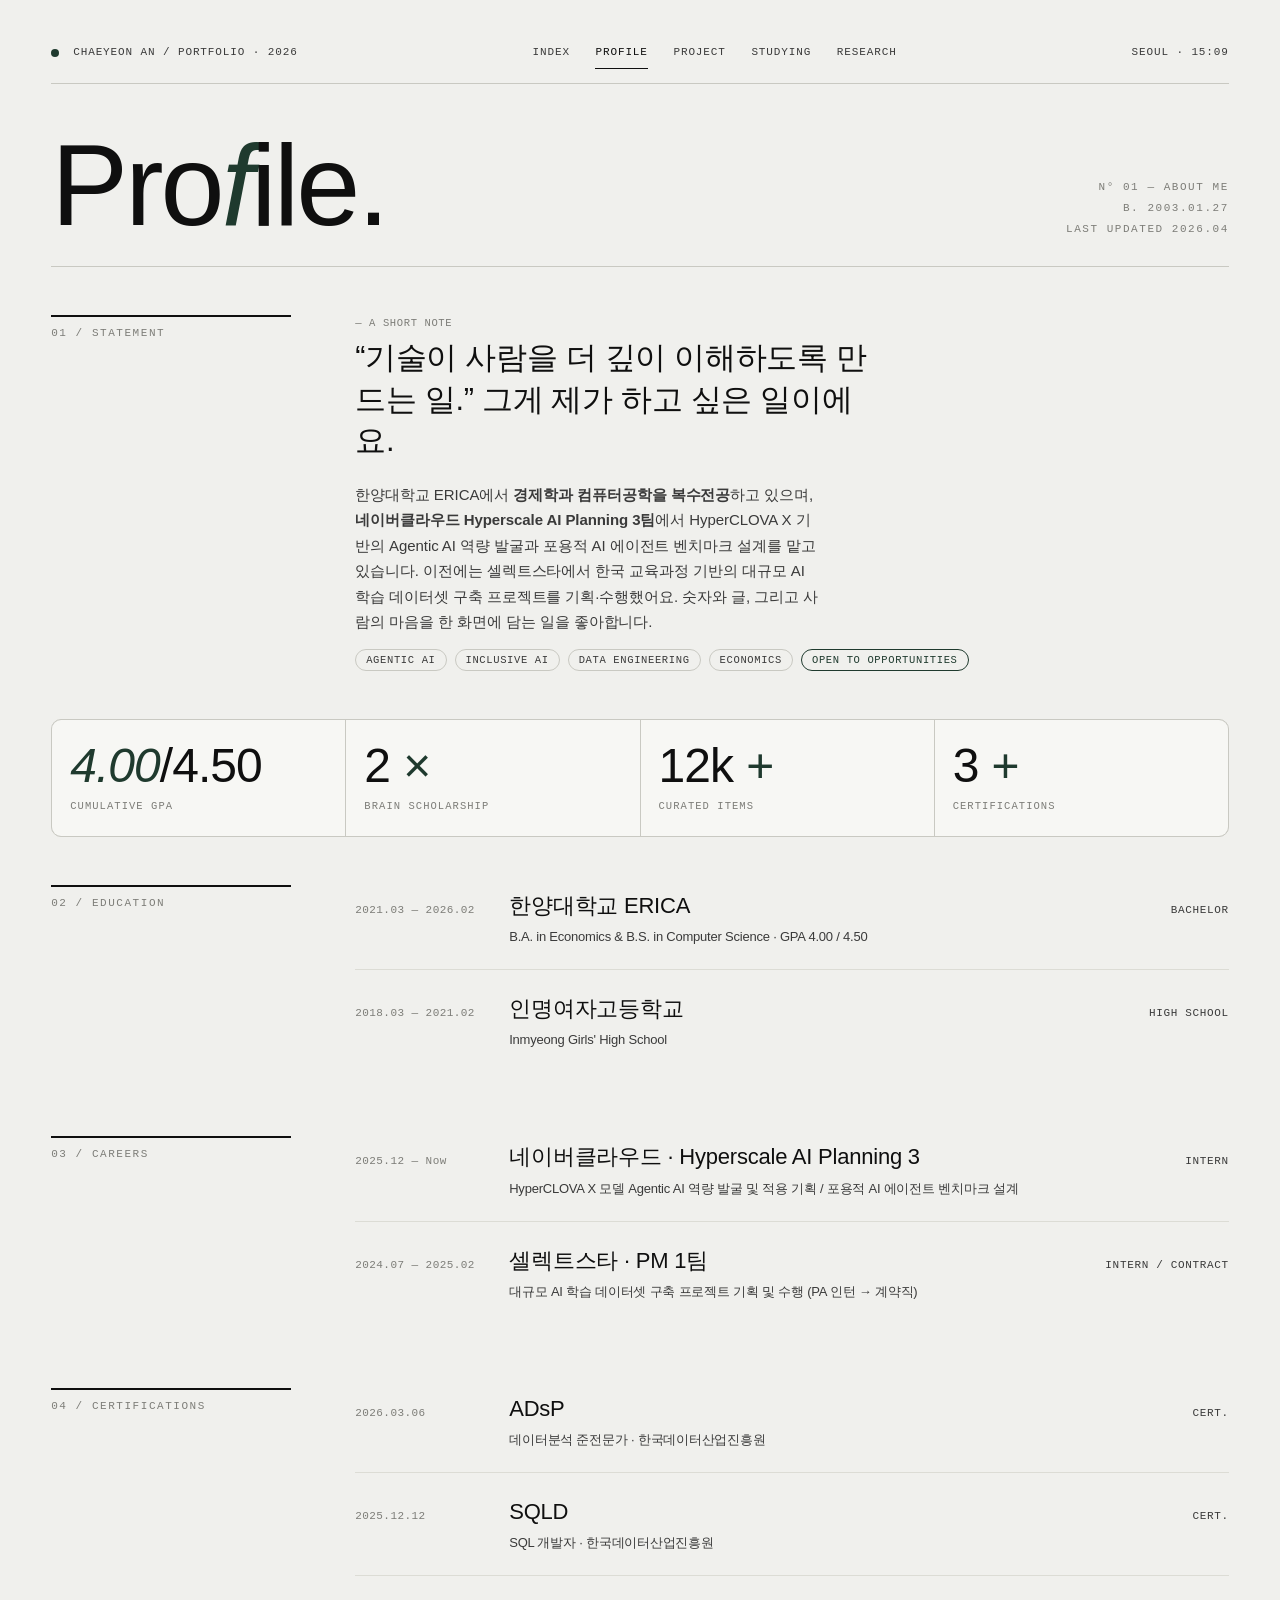
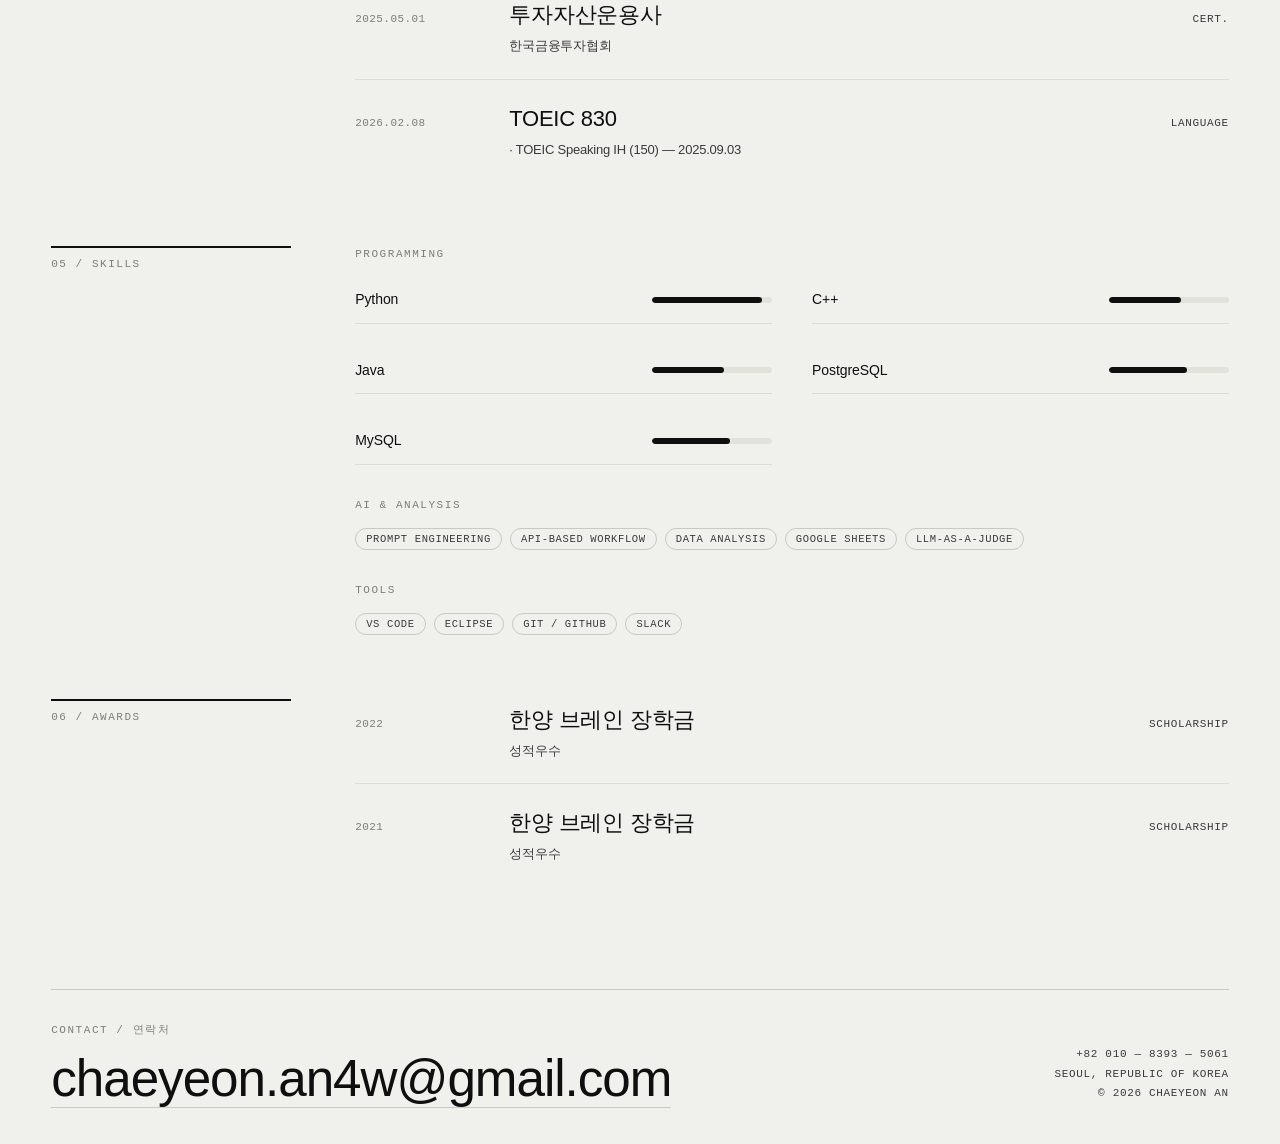
==== profile.html @ e46ffd41 "portfolio init" ====
<!doctype html>
<html lang="ko">
<head>
<meta charset="utf-8" />
<meta name="viewport" content="width=device-width, initial-scale=1" />
<title>Profile — Chaeyeon An</title>
<link rel="preconnect" href="https://fonts.googleapis.com" />
<link rel="preconnect" href="https://fonts.gstatic.com" crossorigin />
<link href="https://hangeul.pstatic.net/hangeul_static/css/nanum-square.css" rel="stylesheet" />
<link rel="stylesheet" href="styles.css" />
<style>
  .page-head {
    display: grid;
    grid-template-columns: 1fr auto;
    align-items: end;
    gap: 24px;
    padding-bottom: 28px;
    border-bottom: 1px solid var(--line);
    margin-bottom: 48px;
  }
  .page-head h1 {
    font-family: var(--serif);
    font-size: clamp(56px, 9vw, 140px);
    line-height: 0.92;
    letter-spacing: -0.025em;
  }
  .page-head h1 em { font-style: italic; color: var(--accent); }
  .page-head .meta { text-align: right; }
  .page-head .meta .eyebrow + .eyebrow { margin-top: 4px; }

  /* Two col layout */
  .grid {
    display: grid;
    grid-template-columns: 240px 1fr;
    gap: clamp(28px, 5vw, 80px);
  }
  @media (max-width: 880px) {
    .grid { grid-template-columns: 1fr; gap: 32px; }
  }
  .grid + .grid { margin-top: 64px; }

  .grid .label {
    font-family: var(--mono);
    font-size: 11px;
    letter-spacing: 0.14em;
    text-transform: uppercase;
    color: var(--ink-mute);
    padding-top: 8px;
    border-top: 2px solid var(--ink);
  }

  .bio {
    font-family: var(--serif);
    font-size: clamp(22px, 2.4vw, 32px);
    line-height: 1.35;
    letter-spacing: -0.01em;
    color: var(--ink);
    max-width: 30ch;
  }
  .bio + .bio-sub {
    margin-top: 20px;
    font-size: 15px;
    color: var(--ink-soft);
    line-height: 1.7;
    max-width: 56ch;
  }

  /* List rows (timeline) */
  .rows { display: flex; flex-direction: column; }
  .row-item {
    display: grid;
    grid-template-columns: 130px 1fr auto;
    gap: 24px;
    padding: 22px 0;
    border-top: 1px solid var(--line-soft);
    align-items: baseline;
  }
  .row-item:first-child { border-top: none; padding-top: 4px; }
  .row-item .when {
    font-family: var(--mono);
    font-size: 11px;
    letter-spacing: 0.04em;
    color: var(--ink-mute);
  }
  .row-item .what {
    font-family: var(--serif);
    font-size: 22px;
    letter-spacing: -0.01em;
  }
  .row-item .what small {
    display: block;
    font-family: var(--sans);
    font-size: 13px;
    color: var(--ink-soft);
    margin-top: 4px;
    line-height: 1.55;
  }
  .row-item .where {
    font-family: var(--mono);
    font-size: 11px;
    color: var(--ink-soft);
    text-transform: uppercase;
    letter-spacing: 0.06em;
  }
  @media (max-width: 720px) {
    .row-item { grid-template-columns: 1fr; gap: 6px; }
  }

  /* Skills */
  .skills {
    display: grid;
    grid-template-columns: repeat(2, 1fr);
    gap: 24px 40px;
  }
  @media (max-width: 720px) { .skills { grid-template-columns: 1fr; } }
  .skill {
    display: grid;
    grid-template-columns: 1fr auto;
    align-items: center;
    gap: 12px;
    padding: 12px 0;
    border-bottom: 1px solid var(--line-soft);
  }
  .skill .name { font-size: 14px; }
  .skill .bar {
    width: 120px; height: 6px;
    background: var(--bg-soft);
    border-radius: 999px;
    overflow: hidden;
  }
  .skill .bar > i {
    display: block; height: 100%;
    background: var(--ink);
    border-radius: 999px;
  }

  .chips {
    display: flex; flex-wrap: wrap; gap: 8px;
    margin-top: 14px;
  }

  /* Quick stats strip */
  .stats {
    display: grid;
    grid-template-columns: repeat(4, 1fr);
    gap: 1px;
    background: var(--line);
    border: 1px solid var(--line);
    border-radius: var(--r-md);
    overflow: hidden;
    margin: 48px 0;
  }
  @media (max-width: 720px) { .stats { grid-template-columns: repeat(2, 1fr); } }
  .stat {
    background: var(--paper);
    padding: 22px 18px;
  }
  .stat .k {
    font-family: var(--serif);
    font-size: clamp(34px, 4vw, 48px);
    line-height: 1;
    letter-spacing: -0.02em;
  }
  .stat .k em { font-style: italic; color: var(--accent); }
  .stat .v {
    margin-top: 8px;
    font-family: var(--mono);
    font-size: 10.5px;
    letter-spacing: 0.1em;
    text-transform: uppercase;
    color: var(--ink-mute);
  }

  /* Photo card placeholder */
  .photo-card {
    aspect-ratio: 4 / 5;
    border-radius: var(--r-md);
    margin-bottom: 18px;
  }
  .photo-card-cap {
    font-family: var(--mono);
    font-size: 10.5px;
    letter-spacing: 0.06em;
    color: var(--ink-mute);
    text-transform: uppercase;
  }
</style>
</head>
<body>

<div class="shell" data-screen-label="02 Profile">

  <header class="topbar reveal">
    <div class="mark">
      <span class="dot"></span>
      <a href="index.html"><span>Chaeyeon An / Portfolio · 2026</span></a>
    </div>
    <nav>
      <a href="index.html">Index</a>
      <a href="profile.html" class="active">Profile</a>
      <a href="project.html">Project</a>
      <a href="studying.html">Studying</a>
      <a href="research.html">Research</a>
    </nav>
    <div data-clock>Seoul · —</div>
  </header>

  <section class="page-head reveal">
    <h1>Pro<em>f</em>ile.</h1>
    <div class="meta">
      <div class="eyebrow">N° 01 — About me</div>
      <div class="eyebrow">b. 2003.01.27</div>
      <div class="eyebrow">Last updated 2026.04</div>
    </div>
  </section>

  <!-- Bio -->
  <section class="grid reveal">
    <div class="label">01 / Statement</div>
    <div>
      <div class="photo-card-cap" style="margin-bottom: 6px;">— A short note</div>
      <p class="bio">
        “기술이 사람을 더 깊이 이해하도록 만드는 일.”
        그게 제가 하고 싶은 일이에요.
      </p>
      <p class="bio-sub">
        한양대학교 ERICA에서 <strong>경제학과 컴퓨터공학을 복수전공</strong>하고 있으며,
        <strong>네이버클라우드 Hyperscale AI Planning 3팀</strong>에서 HyperCLOVA X 기반의
        Agentic AI 역량 발굴과 포용적 AI 에이전트 벤치마크 설계를 맡고 있습니다.
        이전에는 셀렉트스타에서 한국 교육과정 기반의 대규모 AI 학습 데이터셋 구축 프로젝트를 기획·수행했어요.
        숫자와 글, 그리고 사람의 마음을 한 화면에 담는 일을 좋아합니다.
      </p>
      <div class="chips">
        <span class="tag">Agentic AI</span>
        <span class="tag">Inclusive AI</span>
        <span class="tag">Data Engineering</span>
        <span class="tag">Economics</span>
        <span class="tag accent">Open to opportunities</span>
      </div>
    </div>
  </section>

  <!-- Stats -->
  <section class="stats reveal">
    <div class="stat"><div class="k"><em>4.00</em>/4.50</div><div class="v">Cumulative GPA</div></div>
    <div class="stat"><div class="k">2 <em>×</em></div><div class="v">Brain Scholarship</div></div>
    <div class="stat"><div class="k">12k <em>+</em></div><div class="v">Curated Items</div></div>
    <div class="stat"><div class="k">3 <em>+</em></div><div class="v">Certifications</div></div>
  </section>

  <!-- Education -->
  <section class="grid reveal">
    <div class="label">02 / Education</div>
    <div class="rows">
      <div class="row-item">
        <span class="when">2021.03 — 2026.02</span>
        <span class="what">
          한양대학교 ERICA
          <small>B.A. in Economics &amp; B.S. in Computer Science · GPA 4.00 / 4.50</small>
        </span>
        <span class="where">Bachelor</span>
      </div>
      <div class="row-item">
        <span class="when">2018.03 — 2021.02</span>
        <span class="what">
          인명여자고등학교
          <small>Inmyeong Girls' High School</small>
        </span>
        <span class="where">High school</span>
      </div>
    </div>
  </section>

  <!-- Career -->
  <section class="grid reveal">
    <div class="label">03 / Careers</div>
    <div class="rows">
      <div class="row-item">
        <span class="when">2025.12 — Now</span>
        <span class="what">
          네이버클라우드 · Hyperscale AI Planning 3
          <small>HyperCLOVA X 모델 Agentic AI 역량 발굴 및 적용 기획 / 포용적 AI 에이전트 벤치마크 설계</small>
        </span>
        <span class="where">Intern</span>
      </div>
      <div class="row-item">
        <span class="when">2024.07 — 2025.02</span>
        <span class="what">
          셀렉트스타 · PM 1팀
          <small>대규모 AI 학습 데이터셋 구축 프로젝트 기획 및 수행 (PA 인턴 → 계약직)</small>
        </span>
        <span class="where">Intern / Contract</span>
      </div>
    </div>
  </section>

  <!-- Certifications & Languages -->
  <section class="grid reveal">
    <div class="label">04 / Certifications</div>
    <div class="rows">
      <div class="row-item">
        <span class="when">2026.03.06</span>
        <span class="what">ADsP <small>데이터분석 준전문가 · 한국데이터산업진흥원</small></span>
        <span class="where">Cert.</span>
      </div>
      <div class="row-item">
        <span class="when">2025.12.12</span>
        <span class="what">SQLD <small>SQL 개발자 · 한국데이터산업진흥원</small></span>
        <span class="where">Cert.</span>
      </div>
      <div class="row-item">
        <span class="when">2025.05.01</span>
        <span class="what">투자자산운용사 <small>한국금융투자협회</small></span>
        <span class="where">Cert.</span>
      </div>
      <div class="row-item">
        <span class="when">2026.02.08</span>
        <span class="what">TOEIC 830 <small>· TOEIC Speaking IH (150) — 2025.09.03</small></span>
        <span class="where">Language</span>
      </div>
    </div>
  </section>

  <!-- Skills -->
  <section class="grid reveal">
    <div class="label">05 / Skills</div>
    <div>
      <div class="eyebrow" style="margin-bottom: 14px;">Programming</div>
      <div class="skills">
        <div class="skill"><span class="name">Python</span><span class="bar"><i style="width: 92%"></i></span></div>
        <div class="skill"><span class="name">C++</span><span class="bar"><i style="width: 60%"></i></span></div>
        <div class="skill"><span class="name">Java</span><span class="bar"><i style="width: 60%"></i></span></div>
        <div class="skill"><span class="name">PostgreSQL</span><span class="bar"><i style="width: 65%"></i></span></div>
        <div class="skill"><span class="name">MySQL</span><span class="bar"><i style="width: 65%"></i></span></div>
      </div>

      <div class="eyebrow" style="margin: 32px 0 14px;">AI &amp; Analysis</div>
      <div class="chips">
        <span class="tag">Prompt Engineering</span>
        <span class="tag">API-based Workflow</span>
        <span class="tag">Data Analysis</span>
        <span class="tag">Google Sheets</span>
        <span class="tag">LLM-as-a-Judge</span>
      </div>

      <div class="eyebrow" style="margin: 32px 0 14px;">Tools</div>
      <div class="chips">
        <span class="tag">VS Code</span>
        <span class="tag">Eclipse</span>
        <span class="tag">Git / GitHub</span>
        <span class="tag">Slack</span>
      </div>
    </div>
  </section>

  <!-- Awards -->
  <section class="grid reveal">
    <div class="label">06 / Awards</div>
    <div class="rows">
      <div class="row-item">
        <span class="when">2022</span>
        <span class="what">한양 브레인 장학금 <small>성적우수</small></span>
        <span class="where">Scholarship</span>
      </div>
      <div class="row-item">
        <span class="when">2021</span>
        <span class="what">한양 브레인 장학금 <small>성적우수</small></span>
        <span class="where">Scholarship</span>
      </div>
    </div>
  </section>

  <footer class="foot reveal">
    <div>
      <div class="eyebrow">Contact / 연락처</div>
      <div class="contact-block" style="margin-top: 14px;">
        <a href="mailto:chaeyeon.an4w@gmail.com">chaeyeon.an4w@gmail.com</a>
      </div>
    </div>
    <div class="meta">
      <div>+82 010 — 8393 — 5061</div>
      <div>Seoul, Republic of Korea</div>
      <div>© 2026 Chaeyeon An</div>
    </div>
  </footer>

</div>

<script src="scripts.js"></script>
</body>
</html>
---- styles.css ----
/* ============================================================
   Portfolio — Chaeyeon An
   Editorial Minimal · Off-white + Ink + warm accent
   ============================================================ */

:root {
  --bg: #f0f0ed;
  --bg-soft: #e2e2dd;
  --ink: #0f0f0f;
  --ink-soft: #3a3a3a;
  --ink-mute: #7d7d78;
  --line: #c9c9c2;
  --line-soft: #dcdcd5;
  --accent: #1f3a2e;   /* deep forest green */
  --paper: #f7f7f4;

  --serif: "NanumSquare", "NanumSquareRound", sans-serif;
  --sans: "NanumSquare", "NanumSquareRound", -apple-system, BlinkMacSystemFont, sans-serif;
  --mono: "NanumSquare", "NanumSquareRound", ui-monospace, monospace;

  --r-sm: 4px;
  --r-md: 10px;
  --r-lg: 18px;

  --pad: clamp(20px, 4vw, 56px);
  --maxw: 1320px;
}

* { box-sizing: border-box; margin: 0; padding: 0; }

html, body {
  background: var(--bg);
  color: var(--ink);
  font-family: var(--sans);
  font-size: 16px;
  line-height: 1.55;
  -webkit-font-smoothing: antialiased;
  -moz-osx-font-smoothing: grayscale;
  text-rendering: optimizeLegibility;
}

body {
  min-height: 100vh;
  letter-spacing: -0.005em;
}

a { color: inherit; text-decoration: none; }

::selection { background: var(--ink); color: var(--bg); }

/* ─── Layout ───────────────────────────────────────────────── */
.shell {
  max-width: var(--maxw);
  margin: 0 auto;
  padding: clamp(24px, 3.5vw, 40px) var(--pad);
  position: relative;
}

/* ─── Top bar ──────────────────────────────────────────────── */
.topbar {
  display: flex;
  justify-content: space-between;
  align-items: center;
  font-family: var(--mono);
  font-size: 11px;
  letter-spacing: 0.08em;
  text-transform: uppercase;
  color: var(--ink-soft);
  padding-bottom: 18px;
  border-bottom: 1px solid var(--line);
  margin-bottom: clamp(28px, 4vw, 48px);
}

.topbar .mark {
  display: flex;
  gap: 14px;
  align-items: center;
}

.topbar .mark .dot {
  width: 8px; height: 8px;
  background: var(--accent);
  border-radius: 50%;
  display: inline-block;
}

.topbar nav {
  display: flex;
  gap: clamp(14px, 2vw, 28px);
}

.topbar nav a {
  position: relative;
  padding: 4px 0;
  transition: color .2s;
}
.topbar nav a:hover { color: var(--ink); }
.topbar nav a.active { color: var(--ink); }
.topbar nav a.active::after {
  content: "";
  position: absolute;
  inset: auto 0 -4px 0;
  height: 1px;
  background: var(--ink);
}

/* ─── Footer / contact ────────────────────────────────────── */
.foot {
  margin-top: clamp(60px, 8vw, 120px);
  padding-top: 32px;
  border-top: 1px solid var(--line);
  display: grid;
  grid-template-columns: 1fr auto;
  gap: 20px;
  align-items: end;
  font-family: var(--mono);
  font-size: 11px;
  letter-spacing: 0.06em;
  text-transform: uppercase;
  color: var(--ink-soft);
}
.foot .contact-block {
  font-family: var(--serif);
  font-size: clamp(28px, 4vw, 56px);
  line-height: 1;
  text-transform: none;
  letter-spacing: -0.02em;
  color: var(--ink);
  font-weight: 400;
}
.foot .contact-block a {
  border-bottom: 1px solid var(--line);
  transition: border-color .2s;
}
.foot .contact-block a:hover { border-color: var(--accent); }
.foot .meta { text-align: right; line-height: 1.8; }

/* ─── Type utilities ──────────────────────────────────────── */
.eyebrow {
  font-family: var(--mono);
  font-size: 11px;
  letter-spacing: 0.14em;
  text-transform: uppercase;
  color: var(--ink-mute);
}
.eyebrow.dot::before {
  content: "● ";
  color: var(--accent);
  margin-right: 4px;
}

.serif { font-family: var(--serif); font-weight: 400; letter-spacing: -0.015em; }
.italic { font-style: italic; }

h1, h2, h3 { font-weight: 400; }

/* ─── Buttons & links ─────────────────────────────────────── */
.arrow-link {
  display: inline-flex;
  align-items: center;
  gap: 8px;
  font-family: var(--mono);
  font-size: 12px;
  letter-spacing: 0.06em;
  text-transform: uppercase;
  color: var(--ink);
}
.arrow-link .arrow {
  display: inline-block;
  transition: transform .35s cubic-bezier(.2,.8,.2,1);
}
.arrow-link:hover .arrow { transform: translateX(6px); }

/* placeholder image */
.ph {
  background:
    repeating-linear-gradient(135deg, transparent 0 14px, rgba(26,26,26,0.04) 14px 15px),
    var(--bg-soft);
  border: 1px solid var(--line);
  display: flex;
  align-items: center;
  justify-content: center;
  font-family: var(--mono);
  font-size: 11px;
  letter-spacing: 0.08em;
  text-transform: uppercase;
  color: var(--ink-mute);
  text-align: center;
  padding: 16px;
}

/* ─── Tags ────────────────────────────────────────────────── */
.tag {
  display: inline-flex;
  align-items: center;
  height: 22px;
  padding: 0 10px;
  border: 1px solid var(--line);
  border-radius: 999px;
  font-family: var(--mono);
  font-size: 10.5px;
  letter-spacing: 0.06em;
  text-transform: uppercase;
  color: var(--ink-soft);
  background: transparent;
  white-space: nowrap;
}
.tag.solid {
  background: var(--ink);
  color: var(--paper);
  border-color: var(--ink);
}
.tag.accent { color: var(--accent); border-color: var(--accent); }

/* ─── Reveal animation ───────────────────────────────────── */
.reveal {
  opacity: 0;
  transform: translateY(14px);
  transition: opacity .9s ease, transform .9s cubic-bezier(.2,.8,.2,1);
}
.reveal.in { opacity: 1; transform: none; }

/* Reduced motion */
@media (prefers-reduced-motion: reduce) {
  .reveal { opacity: 1; transform: none; transition: none; }
  * { animation: none !important; transition: none !important; }
}

/* ─── Scrollbar (subtle) ─────────────────────────────────── */
* { scrollbar-width: thin; scrollbar-color: var(--line) transparent; }
::-webkit-scrollbar { width: 8px; height: 8px; }
::-webkit-scrollbar-thumb { background: var(--line); border-radius: 999px; }
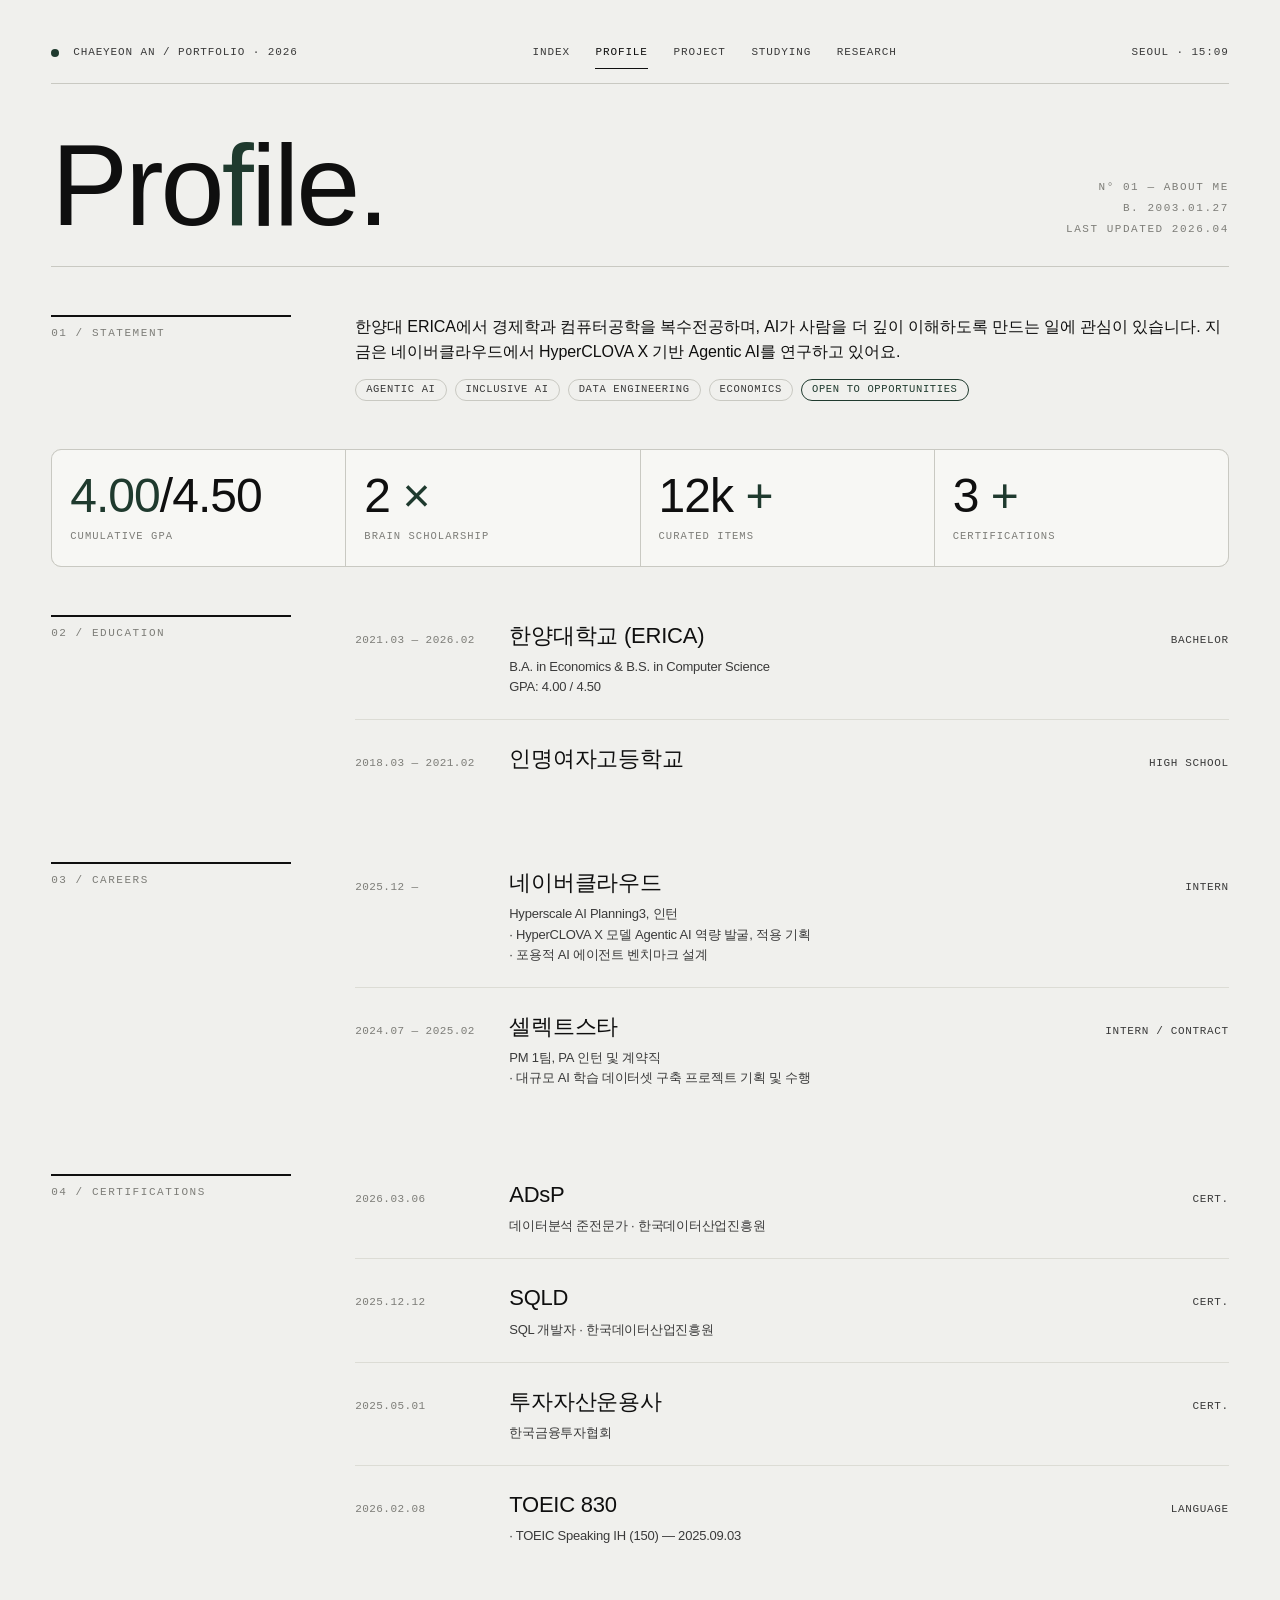
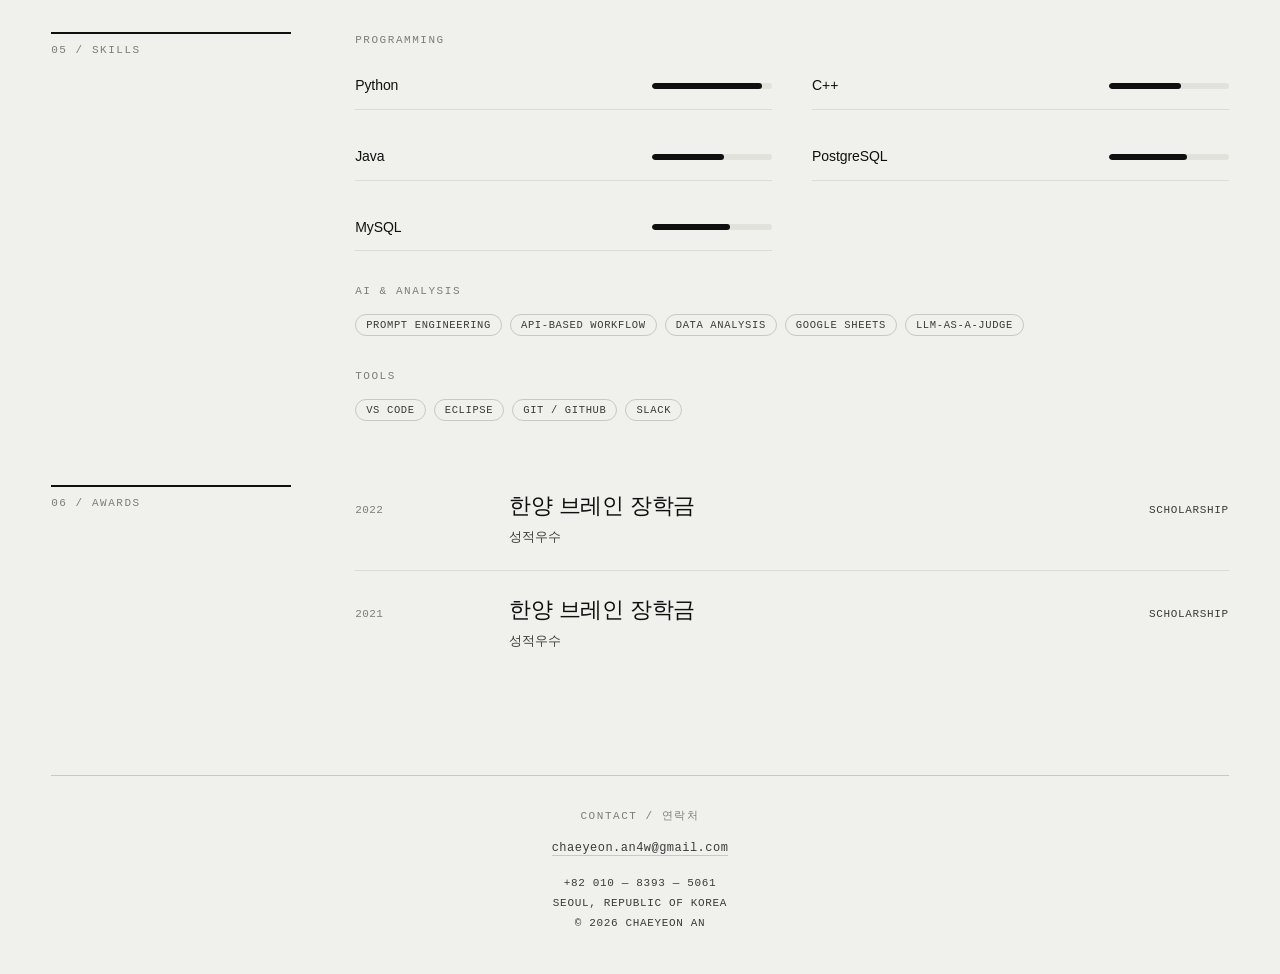
==== commit be42f95f: "remove profile page from nav, fix all italics, update UI and content Co-Authored-By: Claude Sonnet 4" ====
--- a/profile.html
+++ b/profile.html
@@ -24,7 +24,7 @@
     line-height: 0.92;
     letter-spacing: -0.025em;
   }
-  .page-head h1 em { font-style: italic; color: var(--accent); }
+  .page-head h1 em { font-style: normal; color: var(--accent); }
   .page-head .meta { text-align: right; }
   .page-head .meta .eyebrow + .eyebrow { margin-top: 4px; }
 
@@ -161,7 +161,7 @@
     line-height: 1;
     letter-spacing: -0.02em;
   }
-  .stat .k em { font-style: italic; color: var(--accent); }
+  .stat .k em { font-style: normal; color: var(--accent); }
   .stat .v {
     margin-top: 8px;
     font-family: var(--mono);
@@ -218,17 +218,9 @@
   <section class="grid reveal">
     <div class="label">01 / Statement</div>
     <div>
-      <div class="photo-card-cap" style="margin-bottom: 6px;">— A short note</div>
-      <p class="bio">
-        “기술이 사람을 더 깊이 이해하도록 만드는 일.”
-        그게 제가 하고 싶은 일이에요.
-      </p>
-      <p class="bio-sub">
-        한양대학교 ERICA에서 <strong>경제학과 컴퓨터공학을 복수전공</strong>하고 있으며,
-        <strong>네이버클라우드 Hyperscale AI Planning 3팀</strong>에서 HyperCLOVA X 기반의
-        Agentic AI 역량 발굴과 포용적 AI 에이전트 벤치마크 설계를 맡고 있습니다.
-        이전에는 셀렉트스타에서 한국 교육과정 기반의 대규모 AI 학습 데이터셋 구축 프로젝트를 기획·수행했어요.
-        숫자와 글, 그리고 사람의 마음을 한 화면에 담는 일을 좋아합니다.
+      <p class=”bio-sub”>
+        한양대 ERICA에서 경제학과 컴퓨터공학을 복수전공하며, AI가 사람을 더 깊이 이해하도록 만드는 일에 관심이 있습니다.
+        지금은 네이버클라우드에서 HyperCLOVA X 기반 Agentic AI를 연구하고 있어요.
       </p>
       <div class="chips">
         <span class="tag">Agentic AI</span>
@@ -255,17 +247,14 @@
       <div class="row-item">
         <span class="when">2021.03 — 2026.02</span>
         <span class="what">
-          한양대학교 ERICA
-          <small>B.A. in Economics &amp; B.S. in Computer Science · GPA 4.00 / 4.50</small>
+          한양대학교 (ERICA)
+          <small>B.A. in Economics &amp; B.S. in Computer Science<br>GPA: 4.00 / 4.50</small>
         </span>
         <span class="where">Bachelor</span>
       </div>
       <div class="row-item">
         <span class="when">2018.03 — 2021.02</span>
-        <span class="what">
-          인명여자고등학교
-          <small>Inmyeong Girls' High School</small>
-        </span>
+        <span class="what">인명여자고등학교</span>
         <span class="where">High school</span>
       </div>
     </div>
@@ -276,18 +265,18 @@
     <div class="label">03 / Careers</div>
     <div class="rows">
       <div class="row-item">
-        <span class="when">2025.12 — Now</span>
+        <span class="when">2025.12 —</span>
         <span class="what">
-          네이버클라우드 · Hyperscale AI Planning 3
-          <small>HyperCLOVA X 모델 Agentic AI 역량 발굴 및 적용 기획 / 포용적 AI 에이전트 벤치마크 설계</small>
+          네이버클라우드
+          <small>Hyperscale AI Planning3, 인턴<br>· HyperCLOVA X 모델 Agentic AI 역량 발굴, 적용 기획<br>· 포용적 AI 에이전트 벤치마크 설계</small>
         </span>
         <span class="where">Intern</span>
       </div>
       <div class="row-item">
         <span class="when">2024.07 — 2025.02</span>
         <span class="what">
-          셀렉트스타 · PM 1팀
-          <small>대규모 AI 학습 데이터셋 구축 프로젝트 기획 및 수행 (PA 인턴 → 계약직)</small>
+          셀렉트스타
+          <small>PM 1팀, PA 인턴 및 계약직<br>· 대규모 AI 학습 데이터셋 구축 프로젝트 기획 및 수행</small>
         </span>
         <span class="where">Intern / Contract</span>
       </div>
--- a/styles.css
+++ b/styles.css
@@ -109,10 +109,11 @@
   margin-top: clamp(60px, 8vw, 120px);
   padding-top: 32px;
   border-top: 1px solid var(--line);
-  display: grid;
-  grid-template-columns: 1fr auto;
-  gap: 20px;
-  align-items: end;
+  display: flex;
+  flex-direction: column;
+  align-items: center;
+  text-align: center;
+  gap: 16px;
   font-family: var(--mono);
   font-size: 11px;
   letter-spacing: 0.06em;
@@ -120,12 +121,12 @@
   color: var(--ink-soft);
 }
 .foot .contact-block {
-  font-family: var(--serif);
-  font-size: clamp(28px, 4vw, 56px);
-  line-height: 1;
+  font-family: var(--mono);
+  font-size: 12px;
+  line-height: 1.6;
   text-transform: none;
-  letter-spacing: -0.02em;
-  color: var(--ink);
+  letter-spacing: 0.04em;
+  color: var(--ink-soft);
   font-weight: 400;
 }
 .foot .contact-block a {
@@ -133,7 +134,7 @@
   transition: border-color .2s;
 }
 .foot .contact-block a:hover { border-color: var(--accent); }
-.foot .meta { text-align: right; line-height: 1.8; }
+.foot .meta { text-align: center; line-height: 1.8; }
 
 /* ─── Type utilities ──────────────────────────────────────── */
 .eyebrow {
@@ -150,7 +151,7 @@
 }
 
 .serif { font-family: var(--serif); font-weight: 400; letter-spacing: -0.015em; }
-.italic { font-style: italic; }
+.italic { }
 
 h1, h2, h3 { font-weight: 400; }
 
